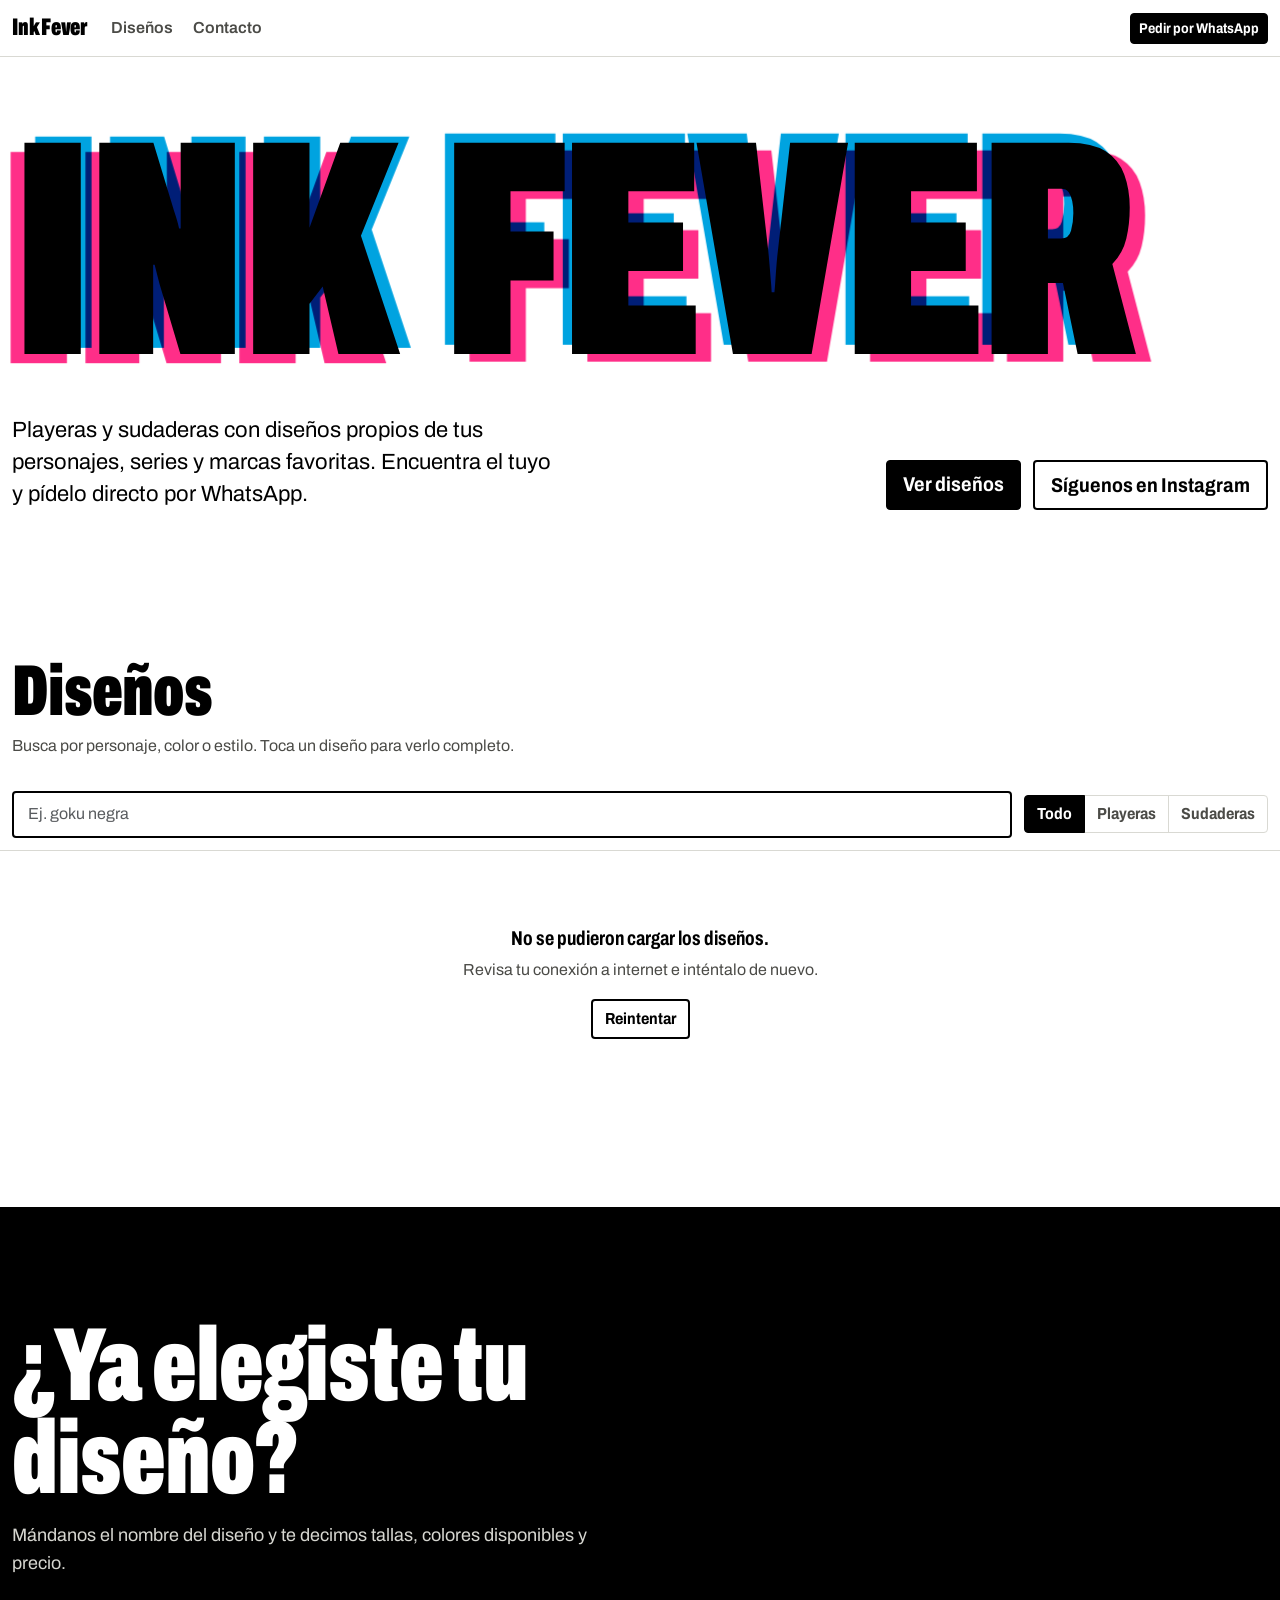
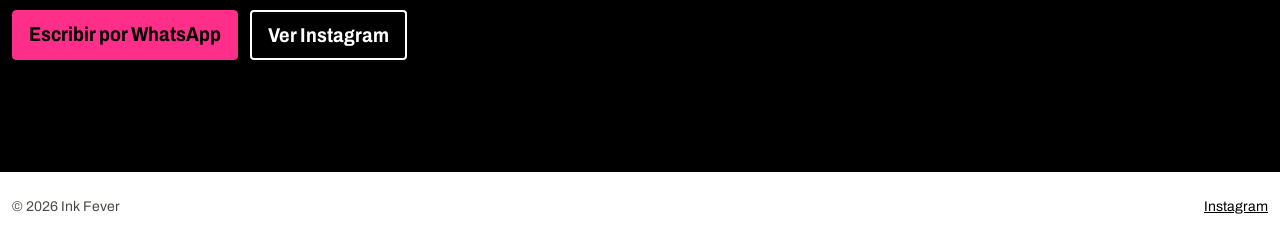
==== frontend/index.html @ 4f49d67f "first commit" ====
<!doctype html>
<html lang="es-MX">
<head>
  <meta charset="utf-8">
  <meta name="viewport" content="width=device-width, initial-scale=1">
  <title>Ink Fever | Playeras y sudaderas con diseños propios</title>
  <meta name="description" content="Playeras y sudaderas con diseños de Ink Fever. Busca tu diseño favorito y pídelo por WhatsApp.">
  <meta name="theme-color" content="#000000">

  <meta property="og:type" content="website">
  <meta property="og:title" content="Ink Fever">
  <meta property="og:description" content="Playeras y sudaderas con diseños propios. Elige el tuyo y pídelo por WhatsApp.">

  <link rel="icon" href="img/favicon.svg" type="image/svg+xml">
  <link rel="preconnect" href="https://fonts.googleapis.com">
  <link rel="preconnect" href="https://fonts.gstatic.com" crossorigin>
  <link rel="stylesheet" href="https://fonts.googleapis.com/css2?family=Archivo:wdth,wght@62..125,400..900&display=swap">
  <link rel="stylesheet" href="https://cdn.jsdelivr.net/npm/bootstrap@5.3.3/dist/css/bootstrap.min.css"
        integrity="sha384-QWTKZyjpPEjISv5WaRU9OFeRpok6YctnYmDr5pNlyT2bRjXh0JMhjY6hW+ALEwIH" crossorigin="anonymous">
  <link rel="stylesheet" href="css/base.css">
  <link rel="stylesheet" href="css/landing.css">
</head>
<body>
  <a class="visually-hidden-focusable saltar" href="#disenos">Ir a los diseños</a>

  <header class="barra">
    <div class="container-xxl barra-interior">
      <a class="barra-marca" href="#inicio">Ink Fever</a>
      <nav class="barra-nav" aria-label="Principal">
        <a href="#disenos">Diseños</a>
        <a href="#contacto">Contacto</a>
      </nav>
      <a class="btn btn-tinta btn-sm js-whatsapp" href="#" target="_blank" rel="noopener">Pedir por WhatsApp</a>
    </div>
  </header>

  <main id="inicio">
    <!-- Hero: el nombre impreso como serigrafía con el registro movido -->
    <section class="hero">
      <div class="container-xxl">
        <h1 class="marca" aria-label="Ink Fever">
          <span class="marca-linea" data-texto="INK" aria-hidden="true">INK</span>
          <span class="marca-linea" data-texto="FEVER" aria-hidden="true">FEVER</span>
        </h1>
        <div class="hero-pie">
          <p class="hero-texto">
            Playeras y sudaderas con diseños propios de tus personajes, series y marcas favoritas.
            Encuentra el tuyo y pídelo directo por WhatsApp.
          </p>
          <div class="hero-acciones">
            <a class="btn btn-tinta btn-lg" href="#disenos">Ver diseños</a>
            <a class="btn btn-contorno btn-lg js-instagram" href="#" target="_blank" rel="noopener">Síguenos en Instagram</a>
          </div>
        </div>
      </div>
    </section>

    <!-- Carrusel de categorías: cinta continua. Cada nombre filtra la galería. -->
    <section class="cinta" aria-label="Categorías">
      <div class="cinta-pista" id="cinta"></div>
    </section>

    <!-- Galería -->
    <section class="galeria" id="disenos" aria-labelledby="titulo-disenos">
      <div class="container-xxl">
        <div class="galeria-encabezado">
          <h2 id="titulo-disenos">Diseños</h2>
          <p class="galeria-ayuda">Busca por personaje, color o estilo. Toca un diseño para verlo completo.</p>
        </div>

        <div class="filtros">
          <div class="filtros-busqueda">
            <label class="visually-hidden" for="buscar">Buscar diseños</label>
            <input class="form-control" type="search" id="buscar" placeholder="Ej. goku negra" autocomplete="off" maxlength="100">
          </div>
          <div class="btn-group filtros-tipo" role="group" aria-label="Tipo de prenda">
            <input type="radio" class="btn-check" name="tipo" id="tipo-todo" value="" checked>
            <label class="btn btn-filtro" for="tipo-todo">Todo</label>
            <input type="radio" class="btn-check" name="tipo" id="tipo-playera" value="playera">
            <label class="btn btn-filtro" for="tipo-playera">Playeras</label>
            <input type="radio" class="btn-check" name="tipo" id="tipo-sudadera" value="sudadera">
            <label class="btn btn-filtro" for="tipo-sudadera">Sudaderas</label>
          </div>
          <div id="filtro-categoria" class="filtros-categoria"></div>
        </div>

        <div id="estado" class="galeria-estado" role="status" aria-live="polite"></div>
        <ul id="rejilla" class="rejilla" aria-label="Lista de diseños"></ul>

        <div class="galeria-mas">
          <button id="cargar-mas" class="btn btn-contorno" type="button" hidden>Ver más diseños</button>
        </div>
      </div>
    </section>

    <!-- Contacto -->
    <section class="contacto" id="contacto" aria-labelledby="titulo-contacto">
      <div class="container-xxl contacto-interior">
        <h2 id="titulo-contacto">¿Ya elegiste tu diseño?</h2>
        <p>Mándanos el nombre del diseño y te decimos tallas, colores disponibles y precio.</p>
        <div class="contacto-acciones">
          <a class="btn btn-fiebre btn-lg js-whatsapp" href="#" target="_blank" rel="noopener">Escribir por WhatsApp</a>
          <a class="btn btn-contorno-claro btn-lg js-instagram" href="#" target="_blank" rel="noopener">Ver Instagram</a>
        </div>
      </div>
    </section>
  </main>

  <footer class="pie">
    <div class="container-xxl pie-interior">
      <span>© <span id="anio"></span> Ink Fever</span>
      <a class="js-instagram" href="#" target="_blank" rel="noopener">Instagram</a>
    </div>
  </footer>

  <!-- Detalle de una prenda -->
  <div class="modal fade" id="modal-prenda" tabindex="-1" aria-labelledby="modal-titulo" aria-hidden="true">
    <div class="modal-dialog modal-dialog-centered modal-lg modal-fullscreen-sm-down">
      <div class="modal-content detalle">
        <button type="button" class="btn-close detalle-cerrar" data-bs-dismiss="modal" aria-label="Cerrar"></button>
        <div class="detalle-rejilla">
          <div class="detalle-galeria">
            <img id="detalle-imagen" class="detalle-imagen" alt="">
            <div id="detalle-miniaturas" class="detalle-miniaturas"></div>
          </div>
          <div class="detalle-info">
            <p id="detalle-tipo" class="detalle-tipo"></p>
            <h2 id="modal-titulo" class="detalle-titulo"></h2>
            <p id="detalle-descripcion" class="detalle-descripcion"></p>
            <div id="detalle-etiquetas" class="etiquetas"></div>
            <div class="detalle-acciones">
              <a id="detalle-whatsapp" class="btn btn-tinta btn-lg" target="_blank" rel="noopener">Pedir este diseño</a>
              <a class="btn btn-contorno js-instagram" href="#" target="_blank" rel="noopener">Ver más en Instagram</a>
            </div>
          </div>
        </div>
      </div>
    </div>
  </div>

  <script src="https://cdn.jsdelivr.net/npm/bootstrap@5.3.3/dist/js/bootstrap.bundle.min.js"
          integrity="sha384-YvpcrYf0tY3lHB60NNkmXc5s9fDVZLESaAA55NDzOxhy9GkcIdslK1eN7N6jIeHz" crossorigin="anonymous"></script>
  <script type="module" src="js/landing.js"></script>
</body>
</html>
---- frontend/css/base.css ----
/* ==========================================================
   Ink Fever · Base compartida (landing y panel)
   Concepto: serigrafía. Algodón blanco, tinta negra,
   magenta y cian de proceso, malla gris.
   ========================================================== */
:root {
  --algodon: #ffffff;
  --papel: #f1f1ee;        /* fondo de fotos y superficies */
  --malla: #d9d9d3;        /* bordes */
  --tinta: #000000;
  --tinta-suave: #4b4b47;  /* texto secundario (contraste AA sobre blanco) */
  --fiebre: #ff2e88;       /* magenta fluorescente */
  --fiebre-oscuro: #c8005f;
  --cian: #00a3e0;

  --fuente: "Archivo", "Arial Narrow", "Helvetica Neue", Arial, sans-serif;
  --radio: 4px;

  --bs-body-font-family: var(--fuente);
  --bs-body-color: var(--tinta);
  --bs-body-bg: var(--algodon);
  --bs-border-color: var(--malla);
  --bs-border-radius: var(--radio);
  --bs-link-color-rgb: 0, 0, 0;
  --bs-link-hover-color-rgb: 200, 0, 95;
  --bs-focus-ring-color: rgba(0, 163, 224, 0.45);
}

body {
  font-size: 1rem;
  line-height: 1.55;
  -webkit-font-smoothing: antialiased;
}

h1, h2, h3 {
  font-stretch: 75%;
  font-weight: 800;
  line-height: 1.05;
  letter-spacing: -0.01em;
}

::selection { background: var(--fiebre); color: var(--algodon); }

:focus-visible {
  outline: 3px solid var(--cian);
  outline-offset: 2px;
}

.saltar {
  position: absolute;
  top: 0.5rem;
  left: 0.5rem;
  z-index: 2000;
  padding: 0.5rem 1rem;
  background: var(--tinta);
  color: var(--algodon);
}

/* ---------- Botones ---------- */
.btn {
  --bs-btn-font-weight: 700;
  --bs-btn-border-radius: var(--radio);
  font-stretch: 87.5%;
}

.btn-tinta {
  --bs-btn-color: var(--algodon);
  --bs-btn-bg: var(--tinta);
  --bs-btn-border-color: var(--tinta);
  --bs-btn-hover-color: var(--algodon);
  --bs-btn-hover-bg: var(--fiebre-oscuro);
  --bs-btn-hover-border-color: var(--fiebre-oscuro);
  --bs-btn-active-bg: var(--fiebre-oscuro);
  --bs-btn-active-border-color: var(--fiebre-oscuro);
  --bs-btn-active-color: var(--algodon);
  --bs-btn-disabled-bg: var(--tinta-suave);
  --bs-btn-disabled-border-color: var(--tinta-suave);
}

.btn-fiebre {
  --bs-btn-color: var(--tinta);
  --bs-btn-bg: var(--fiebre);
  --bs-btn-border-color: var(--fiebre);
  --bs-btn-hover-color: var(--tinta);
  --bs-btn-hover-bg: var(--algodon);
  --bs-btn-hover-border-color: var(--algodon);
  --bs-btn-active-bg: var(--algodon);
  --bs-btn-active-color: var(--tinta);
}

.btn-contorno {
  --bs-btn-color: var(--tinta);
  --bs-btn-border-color: var(--tinta);
  --bs-btn-hover-color: var(--algodon);
  --bs-btn-hover-bg: var(--tinta);
  --bs-btn-hover-border-color: var(--tinta);
  --bs-btn-active-bg: var(--tinta);
  --bs-btn-active-color: var(--algodon);
  border-width: 2px;
}

.btn-contorno-claro {
  --bs-btn-color: var(--algodon);
  --bs-btn-border-color: var(--algodon);
  --bs-btn-hover-color: var(--tinta);
  --bs-btn-hover-bg: var(--algodon);
  --bs-btn-hover-border-color: var(--algodon);
  --bs-btn-active-bg: var(--algodon);
  --bs-btn-active-color: var(--tinta);
  border-width: 2px;
}

/* ---------- Etiquetas (chips) ---------- */
.etiquetas {
  display: flex;
  flex-wrap: wrap;
  gap: 0.375rem;
}

.etiqueta {
  display: inline-flex;
  align-items: center;
  gap: 0.25rem;
  padding: 0.125rem 0.625rem;
  border: 1px solid var(--malla);
  border-radius: 999px;
  background: var(--algodon);
  color: var(--tinta-suave);
  font-size: 0.8125rem;
  line-height: 1.6;
}

button.etiqueta { cursor: pointer; }
button.etiqueta:hover { border-color: var(--tinta); color: var(--tinta); }

.form-control:focus,
.form-select:focus,
.form-check-input:focus {
  border-color: var(--cian);
  box-shadow: 0 0 0 0.2rem var(--bs-focus-ring-color);
}

.form-check-input:checked {
  background-color: var(--tinta);
  border-color: var(--tinta);
}

@media (prefers-reduced-motion: reduce) {
  *, *::before, *::after {
    animation-duration: 0.01ms !important;
    animation-iteration-count: 1 !important;
    transition-duration: 0.01ms !important;
    scroll-behavior: auto !important;
  }
}
---- frontend/css/landing.css ----
/* ==========================================================
   Ink Fever · Landing
   ========================================================== */
:root { --alto-barra: 3.5rem; }

html { scroll-behavior: smooth; scroll-padding-top: calc(var(--alto-barra) + 5rem); }

/* ---------- Barra superior ---------- */
.barra {
  position: sticky;
  top: 0;
  z-index: 1030;
  background: var(--algodon);
  border-bottom: 1px solid var(--malla);
}

.barra-interior {
  display: flex;
  align-items: center;
  gap: 1.5rem;
  min-height: var(--alto-barra);
}

.barra-marca {
  font-size: 1.5rem;
  font-weight: 900;
  font-stretch: 62.5%;
  color: var(--tinta);
  text-decoration: none;
  letter-spacing: -0.01em;
}

.barra-nav {
  display: flex;
  gap: 1.25rem;
  margin-right: auto;
}

.barra-nav a {
  color: var(--tinta-suave);
  text-decoration: none;
  font-weight: 600;
}

.barra-nav a:hover { color: var(--tinta); }

@media (max-width: 575.98px) {
  .barra-nav { display: none; }
  .barra-marca { margin-right: auto; }
}

/* ---------- Hero: impresión con el registro movido ---------- */
.hero { padding: clamp(2rem, 6vw, 4.5rem) 0 clamp(2.5rem, 6vw, 4rem); overflow: hidden; }

.marca {
  margin: 0 0 clamp(1.5rem, 4vw, 2.5rem);
  font-size: clamp(6rem, 40vw, 18rem);
  font-weight: 900;
  font-stretch: 62.5%;
  line-height: 0.8;
  letter-spacing: -0.02em;
}

.marca-linea {
  position: relative;
  display: block;
  width: fit-content;
  isolation: isolate;
}

/* Dos capas de tinta debajo del negro, cada una desfasada como si la malla se hubiera movido */
.marca-linea::before,
.marca-linea::after {
  content: attr(data-texto);
  position: absolute;
  inset: 0;
  z-index: -1;
  mix-blend-mode: multiply;
  animation: registro 1.1s cubic-bezier(0.2, 0.7, 0.2, 1) 0.15s both;
}

.marca-linea::before {
  color: var(--fiebre);
  --desfase: translate(-0.045em, 0.03em);
  transform: var(--desfase);
}

.marca-linea::after {
  color: var(--cian);
  --desfase: translate(0.035em, -0.02em);
  transform: var(--desfase);
  animation-delay: 0.3s;
}

.marca-linea + .marca-linea::before { --desfase: translate(0.05em, 0.025em); }
.marca-linea + .marca-linea::after  { --desfase: translate(-0.03em, -0.03em); }

/* En pantallas grandes el nombre va en una sola línea, a todo lo ancho */
@media (min-width: 992px) {
  .marca {
    display: flex;
    column-gap: 0.16em;
    font-size: min(24vw, 22.5rem);
  }
}

@keyframes registro {
  from { opacity: 0; transform: translate(0, -0.35em); }
  to   { opacity: 1; transform: var(--desfase); }
}

.hero-pie {
  display: flex;
  flex-wrap: wrap;
  align-items: flex-end;
  justify-content: space-between;
  gap: 1.5rem 3rem;
}

.hero-texto {
  max-width: 34rem;
  margin: 0;
  font-size: clamp(1.125rem, 2vw, 1.375rem);
  line-height: 1.45;
}

.hero-acciones { display: flex; flex-wrap: wrap; gap: 0.75rem; }

/* ---------- Cinta de categorías ---------- */
.cinta {
  overflow: hidden;
  background: var(--tinta);
  color: var(--algodon);
}

.cinta-pista {
  display: flex;
  width: max-content;
  animation: cinta 45s linear infinite;
}

.cinta:hover .cinta-pista,
.cinta:focus-within .cinta-pista { animation-play-state: paused; }

@keyframes cinta {
  to { transform: translateX(-50%); }
}

.cinta-grupo { display: flex; align-items: center; }

.cinta-item {
  padding: 0.75rem 1.25rem;
  border: 0;
  background: none;
  color: inherit;
  font-size: clamp(1.75rem, 5vw, 3rem);
  font-weight: 900;
  font-stretch: 62.5%;
  line-height: 1;
  white-space: nowrap;
}

.cinta-item:hover,
.cinta-item[aria-pressed="true"] { color: var(--fiebre); }

.cinta-item:focus-visible { outline-color: var(--fiebre); outline-offset: -4px; }

/* Marca de registro de serigrafía entre categorías */
.registro {
  flex: none;
  width: 1.5rem;
  height: 1.5rem;
  color: var(--fiebre);
}

@media (prefers-reduced-motion: reduce) {
  .cinta { overflow-x: auto; }
  .cinta-pista { animation: none; }
}

/* ---------- Galería ---------- */
.galeria { padding: clamp(3rem, 7vw, 5rem) 0; }

.galeria-encabezado { margin-bottom: 1.25rem; }

.galeria-encabezado h2 {
  margin: 0 0 0.25rem;
  font-size: clamp(2.5rem, 7vw, 4.5rem);
  font-weight: 900;
  font-stretch: 62.5%;
}

.galeria-ayuda { margin: 0; color: var(--tinta-suave); }

.filtros {
  position: sticky;
  top: var(--alto-barra);
  z-index: 1020;
  display: flex;
  flex-wrap: wrap;
  align-items: center;
  gap: 0.75rem;
  margin: 0 -0.75rem 1.5rem;
  padding: 0.75rem;
  background: var(--algodon);
  border-bottom: 1px solid var(--malla);
}

.filtros-busqueda { flex: 1 1 16rem; }

.filtros-busqueda .form-control {
  border: 2px solid var(--tinta);
  padding: 0.6rem 0.9rem;
  font-size: 1rem;
}

.btn-filtro {
  --bs-btn-color: var(--tinta-suave);
  --bs-btn-border-color: var(--malla);
  --bs-btn-hover-color: var(--tinta);
  --bs-btn-hover-border-color: var(--tinta);
  --bs-btn-active-color: var(--algodon);
  --bs-btn-active-bg: var(--tinta);
  --bs-btn-active-border-color: var(--tinta);
  font-weight: 700;
}

.filtros-categoria:empty { display: none; }

.filtro-activo {
  display: inline-flex;
  align-items: center;
  gap: 0.5rem;
  padding: 0.35rem 0.5rem 0.35rem 0.85rem;
  border: 2px solid var(--fiebre);
  border-radius: 999px;
  background: var(--algodon);
  font-weight: 700;
}

.filtro-activo span[aria-hidden] {
  display: inline-grid;
  place-items: center;
  width: 1.25rem;
  height: 1.25rem;
  border-radius: 50%;
  background: var(--fiebre);
  color: var(--algodon);
  font-size: 0.875rem;
  line-height: 1;
}

.galeria-estado:empty { display: none; }

.galeria-estado {
  padding: 3rem 1rem;
  text-align: center;
  color: var(--tinta-suave);
}

.galeria-estado strong {
  display: block;
  margin-bottom: 0.25rem;
  color: var(--tinta);
  font-size: 1.25rem;
  font-stretch: 75%;
}

.rejilla {
  display: grid;
  grid-template-columns: repeat(2, minmax(0, 1fr));
  gap: 2rem 0.75rem;
  margin: 0;
  padding: 0;
  list-style: none;
}

@media (min-width: 768px)  { .rejilla { grid-template-columns: repeat(3, minmax(0, 1fr)); gap: 2.5rem 1.25rem; } }
@media (min-width: 1200px) { .rejilla { grid-template-columns: repeat(4, minmax(0, 1fr)); } }

.prenda { display: flex; flex-direction: column; height: 100%; }

.prenda-abrir {
  display: block;
  width: 100%;
  padding: 0;
  border: 0;
  background: none;
  color: inherit;
  text-align: left;
}

.prenda-foto {
  display: block;
  aspect-ratio: 4 / 5;
  overflow: hidden;
  background: var(--papel);
}

.prenda-foto img {
  width: 100%;
  height: 100%;
  object-fit: cover;
}

.prenda-abrir:hover .prenda-nombre { text-decoration: underline; text-underline-offset: 3px; }

.prenda-nombre {
  display: block;
  margin-top: 0.75rem;
  font-size: 1.0625rem;
  font-weight: 700;
  font-stretch: 87.5%;
  line-height: 1.25;
}

.prenda-meta {
  display: block;
  margin-top: 0.125rem;
  color: var(--tinta-suave);
  font-size: 0.875rem;
}

.prenda-pedir { margin-top: auto; padding-top: 0.75rem; }

/* Esqueleto mientras cargan los diseños */
.prenda-cargando .prenda-foto,
.prenda-cargando .linea {
  background: linear-gradient(90deg, var(--papel) 0%, #e7e7e3 50%, var(--papel) 100%);
  background-size: 200% 100%;
  animation: brillo 1.4s linear infinite;
}

.prenda-cargando .linea { display: block; height: 0.9rem; margin-top: 0.75rem; width: 70%; }
.prenda-cargando .linea + .linea { width: 45%; margin-top: 0.5rem; }

@keyframes brillo { to { background-position: -200% 0; } }

.galeria-mas { margin-top: 2.5rem; text-align: center; }

/* ---------- Detalle (modal) ---------- */
.detalle { border: 0; border-radius: var(--radio); overflow: hidden; }

.detalle-cerrar {
  position: absolute;
  top: 0.75rem;
  right: 0.75rem;
  z-index: 2;
  padding: 0.6rem;
  border-radius: 50%;
  background-color: var(--algodon);
  opacity: 1;
}

.detalle-rejilla { display: grid; }

@media (min-width: 992px) {
  .detalle-rejilla { grid-template-columns: 1.1fr 1fr; }
}

.detalle-galeria { background: var(--papel); }

.detalle-imagen {
  display: block;
  width: 100%;
  aspect-ratio: 4 / 5;
  object-fit: contain;
}

.detalle-miniaturas { display: flex; gap: 0.5rem; padding: 0 0.75rem 0.75rem; }
.detalle-miniaturas:empty { display: none; }

.detalle-miniaturas button {
  width: 3.5rem;
  padding: 0;
  border: 2px solid transparent;
  background: var(--algodon);
}

.detalle-miniaturas button[aria-current="true"] { border-color: var(--tinta); }
.detalle-miniaturas img { display: block; width: 100%; aspect-ratio: 4 / 5; object-fit: cover; }

.detalle-info {
  display: flex;
  flex-direction: column;
  gap: 1rem;
  padding: clamp(1.5rem, 4vw, 2.5rem);
}

.detalle-tipo { margin: 0; color: var(--tinta-suave); font-weight: 600; }

.detalle-titulo {
  margin: -0.5rem 0 0;
  font-size: clamp(2rem, 5vw, 3rem);
  font-weight: 900;
  font-stretch: 62.5%;
}

.detalle-descripcion { margin: 0; max-width: 40ch; }
.detalle-descripcion:empty { display: none; }

.detalle-acciones {
  display: flex;
  flex-direction: column;
  gap: 0.5rem;
  margin-top: auto;
  padding-top: 0.5rem;
}

/* ---------- Contacto ---------- */
.contacto {
  padding: clamp(4rem, 10vw, 7rem) 0;
  background: var(--tinta);
  color: var(--algodon);
}

.contacto h2 {
  max-width: 12ch;
  margin: 0 0 1rem;
  font-size: clamp(3rem, 10vw, 6.5rem);
  font-weight: 900;
  font-stretch: 62.5%;
  line-height: 0.9;
}

.contacto p { max-width: 36rem; margin: 0 0 2rem; font-size: 1.125rem; color: #d6d6d0; }

.contacto-acciones { display: flex; flex-wrap: wrap; gap: 0.75rem; }

/* ---------- Pie ---------- */
.pie { padding: 1.5rem 0; font-size: 0.875rem; color: var(--tinta-suave); }

.pie-interior { display: flex; justify-content: space-between; gap: 1rem; }

.pie a { color: var(--tinta); }
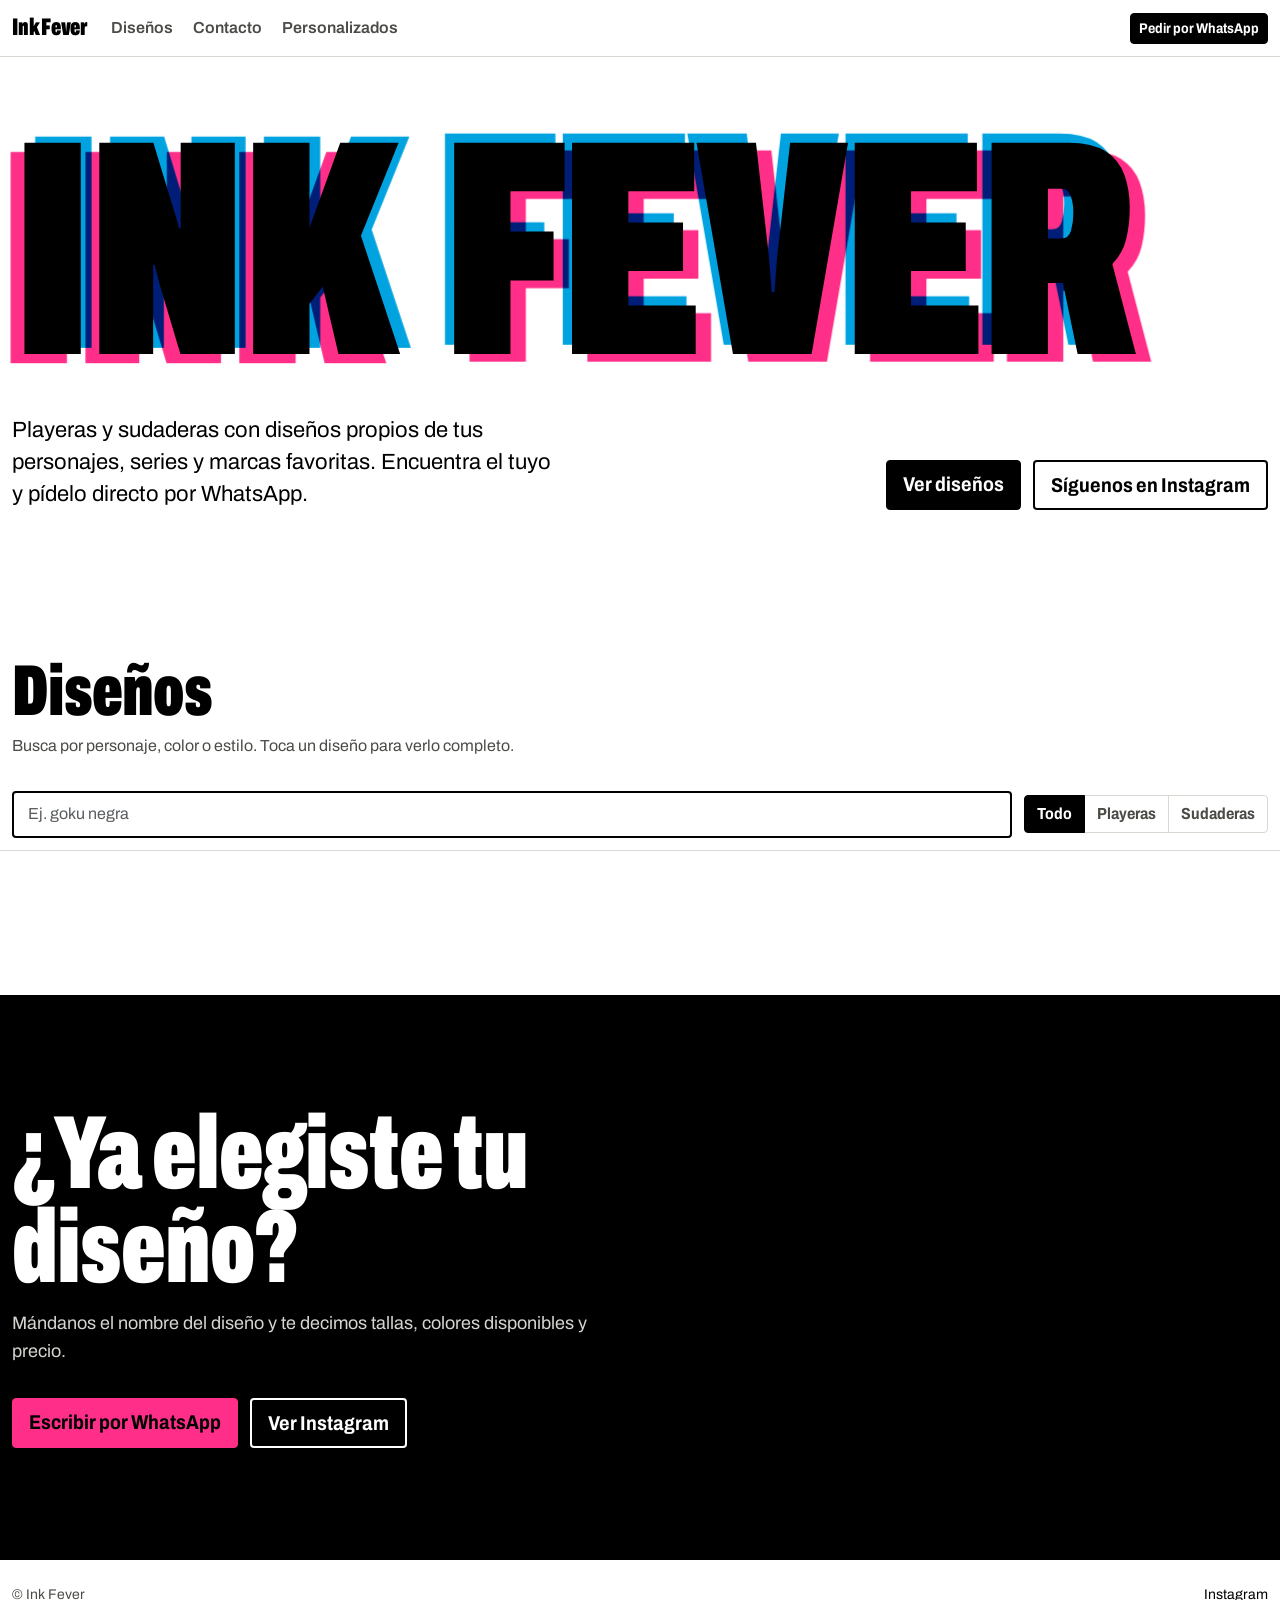
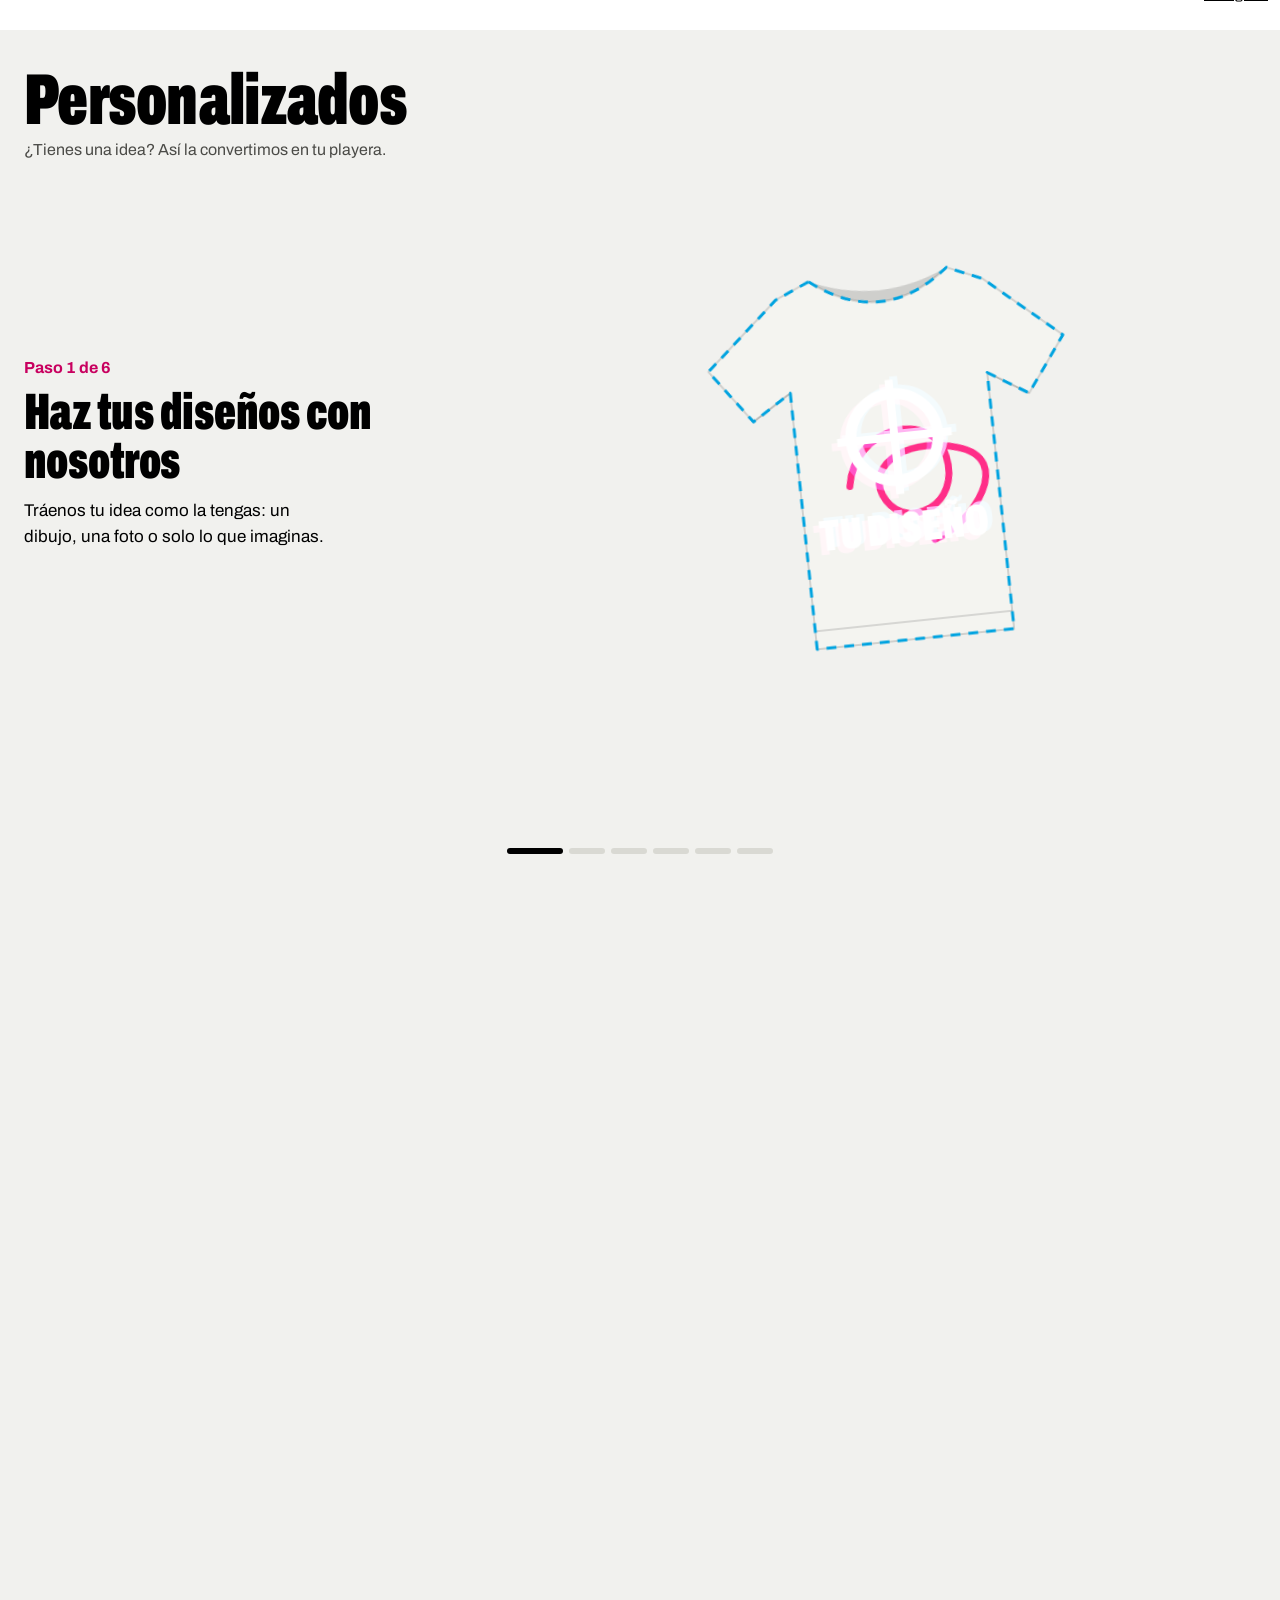
==== commit 210aa4eb: "diseños personalizados agregados" ====
--- a/frontend/index.html
+++ b/frontend/index.html
@@ -11,7 +11,7 @@
   <meta property="og:title" content="Ink Fever">
   <meta property="og:description" content="Playeras y sudaderas con diseños propios. Elige el tuyo y pídelo por WhatsApp.">
 
-  <link rel="icon" href="img/favicon.svg" type="image/svg+xml">
+  <link rel="icon" href="img/icon2.png" type="image/png">
   <link rel="preconnect" href="https://fonts.googleapis.com">
   <link rel="preconnect" href="https://fonts.gstatic.com" crossorigin>
   <link rel="stylesheet" href="https://fonts.googleapis.com/css2?family=Archivo:wdth,wght@62..125,400..900&display=swap">
@@ -19,7 +19,8 @@
         integrity="sha384-QWTKZyjpPEjISv5WaRU9OFeRpok6YctnYmDr5pNlyT2bRjXh0JMhjY6hW+ALEwIH" crossorigin="anonymous">
   <link rel="stylesheet" href="css/base.css">
   <link rel="stylesheet" href="css/landing.css">
-</head>
+  <link rel="stylesheet" href="css/personalizados.css">
+  <script type="module" src="js/personalizados.js"></script></head>
 <body>
   <a class="visually-hidden-focusable saltar" href="#disenos">Ir a los diseños</a>
 
@@ -29,6 +30,7 @@
       <nav class="barra-nav" aria-label="Principal">
         <a href="#disenos">Diseños</a>
         <a href="#contacto">Contacto</a>
+        <a href="#personalizados">Personalizados</a>
       </nav>
       <a class="btn btn-tinta btn-sm js-whatsapp" href="#" target="_blank" rel="noopener">Pedir por WhatsApp</a>
     </div>
@@ -138,8 +140,145 @@
     </div>
   </div>
 
+  <!-- ================= Personalizados =================
+         Sección con scroll: la escena se queda fija y la playera recorre los 6 pasos. -->
+    <section class="perso" id="personalizados" aria-labelledby="titulo-perso">
+      <div class="perso-escena" data-paso="1" data-lado="derecha">
+
+        <header class="perso-encabezado">
+          <h2 id="titulo-perso">Personalizados</h2>
+          <p>¿Tienes una idea? Así la convertimos en tu playera.</p>
+        </header>
+
+        <!-- Lo visual: decorativo, el contenido real está en la lista de pasos -->
+        <div class="perso-objeto" aria-hidden="true">
+          <div class="perso-giro">
+            <div class="perso-encoger">
+              <svg class="perso-playera" viewBox="0 0 400 440">
+                <defs>
+                  <symbol id="perso-arte" viewBox="0 0 400 440">
+                    <circle cx="200" cy="205" r="44" fill="none" stroke="currentColor" stroke-width="11"/>
+                    <path d="M200 147v116M142 205h116" stroke="currentColor" stroke-width="8"/>
+                    <text x="200" y="312" text-anchor="middle" fill="currentColor" class="perso-arte-texto">TU DISEÑO</text>
+                  </symbol>
+                </defs>
+
+                <!-- Prenda -->
+                <path class="perso-cuerpo"
+                      d="M130 40 L95 55 L20 120 L60 175 L100 150 L100 410 L300 410 L300 150 L340 175 L380 120 L305 55 L270 40 Q200 95 130 40 Z"/>
+                <path class="perso-cuello" d="M130 40 Q200 95 270 40 Q200 72 130 40 Z"/>
+                <path class="perso-costura" d="M100 392 H300 M60 175 L100 150 M340 175 L300 150"/>
+
+                <!-- Paso 1: boceto -->
+                <g class="perso-boceto">
+                  <path class="perso-boceto-contorno"
+                        d="M130 40 L95 55 L20 120 L60 175 L100 150 L100 410 L300 410 L300 150 L340 175 L380 120 L305 55 L270 40 Q200 95 130 40 Z"/>
+                  <path class="perso-boceto-trazo" pathLength="1"
+                        d="M150 250 C160 190 240 180 250 230 S205 300 185 268 S205 205 262 222 S270 300 230 312"/>
+                </g>
+
+                <!-- Paso 3: el diseño impreso en tres tintas -->
+                <g class="perso-diseno">
+                  <use class="perso-tinta perso-tinta-m" href="#perso-arte"/>
+                  <use class="perso-tinta perso-tinta-c" href="#perso-arte"/>
+                  <use class="perso-tinta perso-tinta-b" href="#perso-arte"/>
+                </g>
+              </svg>
+            </div>
+          </div>
+
+          <!-- Paso 2: muestras de color (las controla el scroll) -->
+          <div class="perso-chips">
+            <span class="perso-chip" data-color="#f4f4f0" style="--chip:#f4f4f0"></span>
+            <span class="perso-chip" data-color="#d9cfbb" style="--chip:#d9cfbb"></span>
+            <span class="perso-chip" data-color="#1f3a5f" style="--chip:#1f3a5f"></span>
+            <span class="perso-chip" data-color="#111111" style="--chip:#111111"></span>
+          </div>
+
+          <!-- Paso 4: etiqueta de cotización -->
+          <div class="perso-cotizacion">
+            <span class="perso-hilo"></span>
+            <p class="perso-cotizacion-titulo">Tu cotización</p>
+            <ul>
+              <li>Diseño personalizado <b>✓</b></li>
+              <li>Color y tallas <b>✓</b></li>
+              <li>Impresión <b>✓</b></li>
+            </ul>
+            <p class="perso-cotizacion-total">Precio por WhatsApp</p>
+          </div>
+
+          <!-- Paso 5: caja de entrega -->
+          <div class="perso-caja">
+            <svg viewBox="0 0 300 190">
+              <polygon class="perso-solapa perso-solapa-izq" points="20,40 150,40 150,0 40,0"/>
+              <polygon class="perso-solapa perso-solapa-der" points="150,40 280,40 260,0 150,0"/>
+              <rect class="perso-caja-frente" x="20" y="40" width="260" height="145" rx="4"/>
+              <text class="perso-caja-texto" x="150" y="125" text-anchor="middle">INK FEVER</text>
+            </svg>
+          </div>
+
+          <!-- Paso 6: marcas de registro alrededor -->
+          <div class="perso-destellos">
+            <svg viewBox="0 0 24 24" style="--dx:-0.62;--dy:-0.42;--r:-20deg"><circle cx="12" cy="12" r="6.5"/><path d="M12 1v22M1 12h22"/></svg>
+            <svg viewBox="0 0 24 24" style="--dx:0.64;--dy:-0.30;--r:25deg"><circle cx="12" cy="12" r="6.5"/><path d="M12 1v22M1 12h22"/></svg>
+            <svg viewBox="0 0 24 24" style="--dx:-0.70;--dy:0.12;--r:10deg"><circle cx="12" cy="12" r="6.5"/><path d="M12 1v22M1 12h22"/></svg>
+            <svg viewBox="0 0 24 24" style="--dx:0.70;--dy:0.22;--r:-15deg"><circle cx="12" cy="12" r="6.5"/><path d="M12 1v22M1 12h22"/></svg>
+            <svg viewBox="0 0 24 24" style="--dx:-0.18;--dy:-0.62;--r:35deg"><circle cx="12" cy="12" r="6.5"/><path d="M12 1v22M1 12h22"/></svg>
+            <svg viewBox="0 0 24 24" style="--dx:0.30;--dy:0.58;--r:-30deg"><circle cx="12" cy="12" r="6.5"/><path d="M12 1v22M1 12h22"/></svg>
+          </div>
+        </div>
+
+        <!-- Los pasos (texto) -->
+        <ol class="perso-pasos">
+          <li class="perso-paso">
+            <p class="perso-paso-numero">Paso 1 de 6</p>
+            <h3>Haz tus diseños con nosotros</h3>
+            <p>Tráenos tu idea como la tengas: un dibujo, una foto o solo lo que imaginas.</p>
+          </li>
+          <li class="perso-paso">
+            <p class="perso-paso-numero">Paso 2 de 6</p>
+            <h3>Elige lo que más te guste</h3>
+            <p>Playera o sudadera, color y tallas. Tú decides la base de tu prenda.</p>
+          </li>
+          <li class="perso-paso">
+            <p class="perso-paso-numero">Paso 3 de 6</p>
+            <h3>Nosotros lo diseñamos</h3>
+            <p>Convertimos tu idea en un diseño listo para imprimir y te lo mostramos antes de producirlo.</p>
+          </li>
+          <li class="perso-paso">
+            <p class="perso-paso-numero">Paso 4 de 6</p>
+            <h3>Nosotros te cotizamos</h3>
+            <p>Te mandamos el precio por WhatsApp según piezas, tintas y tallas. Sin sorpresas.</p>
+          </li>
+          <li class="perso-paso">
+            <p class="perso-paso-numero">Paso 5 de 6</p>
+            <h3>Nosotros te entregamos</h3>
+            <p>Imprimimos tu pedido y te avisamos en cuanto está listo para entregártelo.</p>
+          </li>
+          <li class="perso-paso">
+            <p class="perso-paso-numero">Paso 6 de 6</p>
+            <h3>La mejor atención en Ink Fever</h3>
+            <p>Te acompañamos en cada paso, antes y después de tu pedido.</p>
+            <a class="btn btn-tinta btn-lg js-whatsapp-perso" href="#" target="_blank" rel="noopener">Cotizar mi diseño</a>
+          </li>
+        </ol>
+
+        <!-- Progreso: también sirve para saltar a un paso -->
+        <nav class="perso-progreso" aria-label="Pasos de personalización">
+          <button type="button" aria-label="Ir al paso 1"></button>
+          <button type="button" aria-label="Ir al paso 2"></button>
+          <button type="button" aria-label="Ir al paso 3"></button>
+          <button type="button" aria-label="Ir al paso 4"></button>
+          <button type="button" aria-label="Ir al paso 5"></button>
+          <button type="button" aria-label="Ir al paso 6"></button>
+        </nav>
+      </div>
+    </section>
+
+    
   <script src="https://cdn.jsdelivr.net/npm/bootstrap@5.3.3/dist/js/bootstrap.bundle.min.js"
           integrity="sha384-YvpcrYf0tY3lHB60NNkmXc5s9fDVZLESaAA55NDzOxhy9GkcIdslK1eN7N6jIeHz" crossorigin="anonymous"></script>
   <script type="module" src="js/landing.js"></script>
+  
 </body>
 </html>
--- a/frontend/css/landing.css
+++ b/frontend/css/landing.css
@@ -433,3 +433,5 @@
 .pie-interior { display: flex; justify-content: space-between; gap: 1rem; }
 
 .pie a { color: var(--tinta); }
+
+
--- a/frontend/css/personalizados.css
+++ b/frontend/css/personalizados.css
@@ -0,0 +1,361 @@
+/* ==========================================================
+   Ink Fever · Sección "Personalizados"
+   La sección mide 6 pantallas de alto; la escena se queda fija (sticky)
+   y el JS mueve la playera según el scroll.
+   ========================================================== */
+.perso {
+  --pasos: 6;
+  position: relative;
+  height: calc(var(--pasos) * 100svh);
+  background: var(--papel);
+}
+
+.perso-escena {
+  --tam: min(44vh, 26rem);       /* tamaño de la playera */
+  --color-playera: #f4f4f0;
+  position: sticky;
+  top: var(--alto-barra);
+  height: calc(100svh - var(--alto-barra));
+  overflow: hidden;
+}
+
+/* ---------- Encabezado ---------- */
+.perso-encabezado {
+  position: absolute;
+  top: clamp(1.25rem, 4vh, 2.5rem);
+  left: 0;
+  right: 0;
+  z-index: 3;
+  padding-inline: max(1.5rem, calc((100vw - 1320px) / 2 + 0.75rem));
+}
+
+.perso-encabezado h2 {
+  margin: 0;
+  font-size: clamp(2.5rem, 7vw, 4.5rem);
+  font-weight: 900;
+  font-stretch: 62.5%;
+  line-height: 0.95;
+}
+
+.perso-encabezado p { margin: 0.25rem 0 0; color: var(--tinta-suave); }
+
+/* ---------- La playera y sus accesorios ---------- */
+.perso-objeto {
+  position: absolute;
+  top: 50%;
+  left: 50%;
+  width: var(--tam);
+  aspect-ratio: 400 / 440;
+  margin: calc(var(--tam) * -0.55) 0 0 calc(var(--tam) * -0.5);
+  transform: translate3d(var(--x, 0px), 0, 0);
+  will-change: transform;
+}
+
+.perso-giro {
+  width: 100%;
+  height: 100%;
+  transform: perspective(1100px) rotateY(var(--ry, 0deg)) rotateZ(var(--rz, 0deg));
+  will-change: transform;
+}
+
+.perso-encoger {
+  width: 100%;
+  height: 100%;
+  transition: transform 0.7s cubic-bezier(0.5, 0, 0.2, 1);
+}
+
+.perso-playera { display: block; width: 100%; height: 100%; overflow: visible; }
+
+.perso-cuerpo {
+  fill: var(--color-playera);
+  stroke: rgba(0, 0, 0, 0.14);
+  stroke-width: 2;
+  stroke-linejoin: round;
+  transition: fill 0.35s ease;
+}
+
+.perso-cuello { fill: rgba(0, 0, 0, 0.14); }
+.perso-costura { fill: none; stroke: rgba(0, 0, 0, 0.12); stroke-width: 2; }
+
+/* Paso 1: boceto */
+.perso-boceto { opacity: 0; transition: opacity 0.3s ease; }
+
+.perso-boceto-contorno {
+  fill: none;
+  stroke: var(--cian);
+  stroke-width: 3;
+  stroke-dasharray: 10 8;
+  stroke-linejoin: round;
+}
+
+.perso-boceto-trazo {
+  fill: none;
+  stroke: var(--fiebre);
+  stroke-width: 7;
+  stroke-linecap: round;
+  stroke-dasharray: 1;
+  stroke-dashoffset: 1;
+}
+
+/* Paso 3 en adelante: diseño en tres tintas (como serigrafía) */
+.perso-arte-texto {
+  font-family: var(--fuente);
+  font-size: 44px;
+  font-weight: 900;
+  font-stretch: 62.5%;
+}
+
+.perso-tinta {
+  opacity: 0;
+  transform: translateY(-28px);
+  mix-blend-mode: screen;
+  transition: opacity 0.35s ease, transform 0.45s cubic-bezier(0.2, 0.7, 0.2, 1);
+}
+
+.perso-tinta-m { color: var(--fiebre); }
+.perso-tinta-c { color: var(--cian); transition-delay: 0.15s; }
+.perso-tinta-b { color: #ffffff; transition-delay: 0.3s; }
+
+/* Paso 2: muestras de color */
+.perso-chips {
+  position: absolute;
+  inset: auto 0 -2.75rem;
+  display: flex;
+  justify-content: center;
+  gap: 0.75rem;
+  opacity: 0;
+  transform: translateY(1rem);
+  transition: opacity 0.3s ease, transform 0.3s ease;
+}
+
+.perso-chip {
+  width: 1.75rem;
+  height: 1.75rem;
+  border: 2px solid var(--algodon);
+  border-radius: 50%;
+  background: var(--chip);
+  box-shadow: 0 0 0 1px var(--malla);
+  transition: transform 0.2s ease, box-shadow 0.2s ease;
+}
+
+.perso-chip.activo {
+  transform: scale(1.3);
+  box-shadow: 0 0 0 2px var(--tinta);
+}
+
+/* Paso 4: cotización */
+.perso-cotizacion {
+  position: absolute;
+  right: -28%;
+  bottom: 6%;
+  width: min(14rem, 62%);
+  padding: 1rem 1rem 0.85rem;
+  background: var(--algodon);
+  border: 2px solid var(--tinta);
+  border-radius: var(--radio);
+  font-size: 0.875rem;
+  transform-origin: 50% -1.5rem;
+  opacity: 0;
+  transform: translateY(-1rem) rotate(-14deg);
+  transition: opacity 0.3s ease, transform 0.5s cubic-bezier(0.3, 1.4, 0.5, 1);
+}
+
+.perso-hilo {
+  position: absolute;
+  top: -1.5rem;
+  left: 50%;
+  width: 2px;
+  height: 1.5rem;
+  background: var(--tinta);
+}
+
+.perso-cotizacion-titulo { margin: 0 0 0.5rem; font-weight: 900; font-stretch: 75%; font-size: 1.125rem; }
+
+.perso-cotizacion ul { margin: 0; padding: 0; list-style: none; }
+
+.perso-cotizacion li {
+  display: flex;
+  justify-content: space-between;
+  padding: 0.2rem 0;
+  border-bottom: 1px dashed var(--malla);
+  opacity: 0;
+  transition: opacity 0.25s ease;
+}
+
+.perso-cotizacion li b { color: var(--fiebre-oscuro); }
+
+.perso-cotizacion-total {
+  margin: 0.6rem 0 0;
+  padding: 0.35rem 0.5rem;
+  background: var(--tinta);
+  color: var(--algodon);
+  font-weight: 700;
+  text-align: center;
+  border-radius: var(--radio);
+}
+
+/* Paso 5: caja */
+.perso-caja {
+  position: absolute;
+  left: 4%;
+  right: 4%;
+  bottom: -6%;
+  opacity: 0;
+  transform: translateY(40%);
+  transition: opacity 0.3s ease, transform 0.5s cubic-bezier(0.2, 0.7, 0.2, 1);
+}
+
+.perso-caja svg { display: block; width: 100%; overflow: visible; }
+.perso-caja-frente { fill: #c9a06b; stroke: #8a6a40; stroke-width: 3; }
+.perso-solapa { fill: #b48a55; stroke: #8a6a40; stroke-width: 3; transform-box: fill-box; transition: transform 0.45s ease 0.75s; }
+.perso-solapa-izq { transform-origin: 100% 100%; transform: rotate(-150deg); }
+.perso-solapa-der { transform-origin: 0% 100%; transform: rotate(150deg); }
+.perso-caja-texto { font-family: var(--fuente); font-size: 34px; font-weight: 900; font-stretch: 62.5%; fill: var(--tinta); }
+
+/* Paso 6: marcas de registro */
+.perso-destellos svg {
+  position: absolute;
+  top: 45%;
+  left: 50%;
+  width: 2rem;
+  height: 2rem;
+  margin: -1rem 0 0 -1rem;
+  fill: none;
+  stroke-width: 2.5;
+  opacity: 0;
+  transform: scale(0.2);
+  transition: opacity 0.3s ease, transform 0.6s cubic-bezier(0.2, 1.3, 0.4, 1);
+}
+
+.perso-destellos svg:nth-child(odd) { stroke: var(--fiebre); }
+.perso-destellos svg:nth-child(even) { stroke: var(--cian); }
+.perso-destellos svg:nth-child(2) { transition-delay: 0.05s; }
+.perso-destellos svg:nth-child(3) { transition-delay: 0.1s; }
+.perso-destellos svg:nth-child(4) { transition-delay: 0.15s; }
+.perso-destellos svg:nth-child(5) { transition-delay: 0.2s; }
+.perso-destellos svg:nth-child(6) { transition-delay: 0.25s; }
+
+/* ---------- Estados por paso ---------- */
+.perso-escena[data-paso="1"] .perso-boceto { opacity: 1; }
+.perso-escena[data-paso="1"] .perso-boceto-trazo { animation: perso-dibujar 1.4s ease-out 0.2s forwards; }
+
+.perso-escena[data-paso="2"] .perso-chips { opacity: 1; transform: none; }
+
+.perso-escena:is([data-paso="3"], [data-paso="4"], [data-paso="5"], [data-paso="6"]) .perso-tinta { opacity: 1; }
+.perso-escena:is([data-paso="3"], [data-paso="4"], [data-paso="5"], [data-paso="6"]) .perso-tinta-m { transform: translate(-6px, 4px); }
+.perso-escena:is([data-paso="3"], [data-paso="4"], [data-paso="5"], [data-paso="6"]) .perso-tinta-c { transform: translate(5px, -3px); }
+.perso-escena:is([data-paso="3"], [data-paso="4"], [data-paso="5"], [data-paso="6"]) .perso-tinta-b { transform: none; }
+
+.perso-escena[data-paso="4"] .perso-cotizacion { opacity: 1; transform: rotate(4deg); animation: perso-balanceo 2.6s ease-in-out 0.6s infinite alternate; }
+.perso-escena[data-paso="4"] .perso-cotizacion li { opacity: 1; }
+.perso-escena[data-paso="4"] .perso-cotizacion li:nth-child(1) { transition-delay: 0.35s; }
+.perso-escena[data-paso="4"] .perso-cotizacion li:nth-child(2) { transition-delay: 0.55s; }
+.perso-escena[data-paso="4"] .perso-cotizacion li:nth-child(3) { transition-delay: 0.75s; }
+
+.perso-escena[data-paso="5"] .perso-encoger { transform: translateY(24%) scale(0.5); }
+.perso-escena[data-paso="5"] .perso-caja { opacity: 1; transform: none; }
+.perso-escena[data-paso="5"] .perso-solapa { transform: none; }
+
+.perso-escena[data-paso="6"] .perso-encoger { transform: scale(1.06); }
+.perso-escena[data-paso="6"] .perso-destellos svg {
+  opacity: 1;
+  transform: translate(calc(var(--dx) * var(--tam)), calc(var(--dy) * var(--tam))) rotate(var(--r)) scale(1);
+}
+
+@keyframes perso-dibujar { to { stroke-dashoffset: 0; } }
+@keyframes perso-balanceo { from { transform: rotate(4deg); } to { transform: rotate(-3deg); } }
+
+/* ---------- Texto de los pasos ---------- */
+.perso-pasos {
+  position: absolute;
+  top: 50%;
+  width: min(28rem, 34vw);
+  height: 16rem;
+  margin: -6rem 0 0;
+  padding: 0;
+  list-style: none;
+  transition: left 0s 0.25s, right 0s 0.25s;
+}
+
+.perso-escena[data-lado="derecha"] .perso-pasos { left: max(1.5rem, calc((100vw - 1320px) / 2 + 0.75rem)); right: auto; }
+.perso-escena[data-lado="izquierda"] .perso-pasos { right: max(1.5rem, calc((100vw - 1320px) / 2 + 0.75rem)); left: auto; }
+
+.perso-paso {
+  position: absolute;
+  inset: 0 0 auto;
+  opacity: 0;
+  transform: translateY(1rem);
+  transition: opacity 0.25s ease, transform 0.35s ease;
+  pointer-events: none;
+}
+
+.perso-paso.activo {
+  opacity: 1;
+  transform: none;
+  pointer-events: auto;
+  transition-delay: 0.25s;
+}
+
+.perso-paso-numero { margin: 0 0 0.5rem; color: var(--fiebre-oscuro); font-weight: 700; }
+
+.perso-paso h3 {
+  margin: 0 0 0.75rem;
+  font-size: clamp(2rem, 4vw, 3.25rem);
+  font-weight: 900;
+  font-stretch: 62.5%;
+  line-height: 0.95;
+}
+
+.perso-paso p:not(.perso-paso-numero) { margin: 0 0 1.25rem; max-width: 32ch; font-size: 1.0625rem; }
+
+/* ---------- Barra de progreso ---------- */
+.perso-progreso {
+  position: absolute;
+  bottom: 1.25rem;
+  left: 50%;
+  z-index: 3;
+  display: flex;
+  gap: 0.375rem;
+  transform: translateX(-50%);
+}
+
+.perso-progreso button {
+  width: 2.25rem;
+  height: 0.375rem;
+  padding: 0;
+  border: 0;
+  border-radius: 999px;
+  background: var(--malla);
+  transition: background 0.2s ease, width 0.2s ease;
+}
+
+.perso-progreso button[aria-current="step"] { width: 3.5rem; background: var(--tinta); }
+
+/* ---------- Celular: playera arriba, texto abajo ---------- */
+@media (max-width: 767.98px) {
+  .perso-escena { --tam: min(62vw, 34vh); }
+  .perso-objeto { top: 41%; }
+  .perso-cotizacion { right: -18%; width: 9.5rem; padding: 0.6rem; font-size: 0.75rem; }
+  .perso-cotizacion-titulo { font-size: 0.95rem; }
+
+  .perso-pasos,
+  .perso-escena[data-lado] .perso-pasos {
+    top: auto;
+    right: 1.25rem;
+    bottom: 3rem;
+    left: 1.25rem;
+    width: auto;
+    height: 10.5rem;
+    margin: 0;
+  }
+
+  .perso-paso h3 { font-size: 2rem; margin-bottom: 0.4rem; }
+  .perso-paso p:not(.perso-paso-numero) { font-size: 0.95rem; margin-bottom: 0.75rem; }
+  .perso-paso-numero { margin-bottom: 0.25rem; font-size: 0.875rem; }
+  .perso-paso .btn-lg { --bs-btn-padding-y: 0.5rem; --bs-btn-font-size: 1rem; }
+}
+
+/* Sin animaciones: los pasos cambian, pero la playera no gira */
+@media (prefers-reduced-motion: reduce) {
+  .perso-boceto-trazo { stroke-dashoffset: 0; }
+}
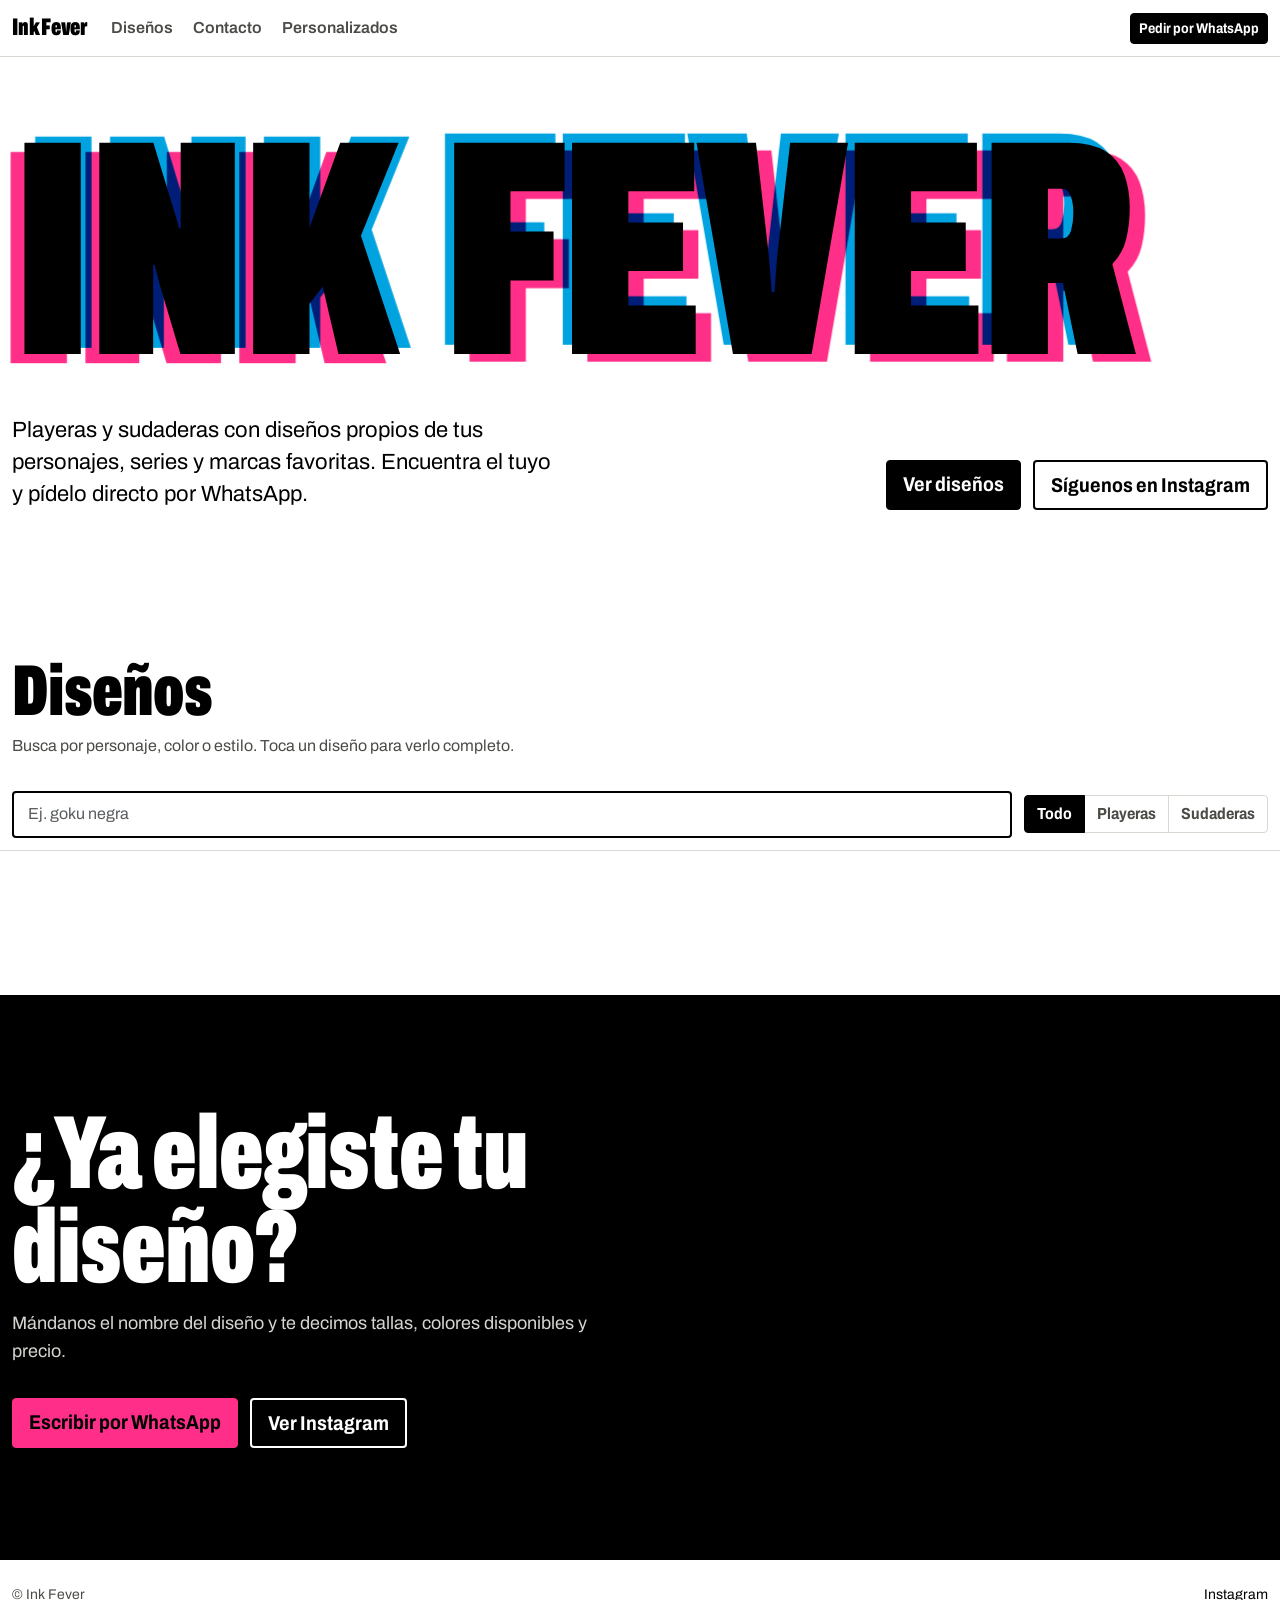
==== commit 8bf6ffcb: "se cambio de seccion a html" ====
--- a/frontend/index.html
+++ b/frontend/index.html
@@ -19,8 +19,7 @@
         integrity="sha384-QWTKZyjpPEjISv5WaRU9OFeRpok6YctnYmDr5pNlyT2bRjXh0JMhjY6hW+ALEwIH" crossorigin="anonymous">
   <link rel="stylesheet" href="css/base.css">
   <link rel="stylesheet" href="css/landing.css">
-  <link rel="stylesheet" href="css/personalizados.css">
-  <script type="module" src="js/personalizados.js"></script></head>
+</head>
 <body>
   <a class="visually-hidden-focusable saltar" href="#disenos">Ir a los diseños</a>
 
@@ -30,7 +29,7 @@
       <nav class="barra-nav" aria-label="Principal">
         <a href="#disenos">Diseños</a>
         <a href="#contacto">Contacto</a>
-        <a href="#personalizados">Personalizados</a>
+        <a href="personalizados.html">Personalizados</a>
       </nav>
       <a class="btn btn-tinta btn-sm js-whatsapp" href="#" target="_blank" rel="noopener">Pedir por WhatsApp</a>
     </div>
@@ -139,146 +138,11 @@
       </div>
     </div>
   </div>
-
-  <!-- ================= Personalizados =================
-         Sección con scroll: la escena se queda fija y la playera recorre los 6 pasos. -->
-    <section class="perso" id="personalizados" aria-labelledby="titulo-perso">
-      <div class="perso-escena" data-paso="1" data-lado="derecha">
-
-        <header class="perso-encabezado">
-          <h2 id="titulo-perso">Personalizados</h2>
-          <p>¿Tienes una idea? Así la convertimos en tu playera.</p>
-        </header>
-
-        <!-- Lo visual: decorativo, el contenido real está en la lista de pasos -->
-        <div class="perso-objeto" aria-hidden="true">
-          <div class="perso-giro">
-            <div class="perso-encoger">
-              <svg class="perso-playera" viewBox="0 0 400 440">
-                <defs>
-                  <symbol id="perso-arte" viewBox="0 0 400 440">
-                    <circle cx="200" cy="205" r="44" fill="none" stroke="currentColor" stroke-width="11"/>
-                    <path d="M200 147v116M142 205h116" stroke="currentColor" stroke-width="8"/>
-                    <text x="200" y="312" text-anchor="middle" fill="currentColor" class="perso-arte-texto">TU DISEÑO</text>
-                  </symbol>
-                </defs>
-
-                <!-- Prenda -->
-                <path class="perso-cuerpo"
-                      d="M130 40 L95 55 L20 120 L60 175 L100 150 L100 410 L300 410 L300 150 L340 175 L380 120 L305 55 L270 40 Q200 95 130 40 Z"/>
-                <path class="perso-cuello" d="M130 40 Q200 95 270 40 Q200 72 130 40 Z"/>
-                <path class="perso-costura" d="M100 392 H300 M60 175 L100 150 M340 175 L300 150"/>
-
-                <!-- Paso 1: boceto -->
-                <g class="perso-boceto">
-                  <path class="perso-boceto-contorno"
-                        d="M130 40 L95 55 L20 120 L60 175 L100 150 L100 410 L300 410 L300 150 L340 175 L380 120 L305 55 L270 40 Q200 95 130 40 Z"/>
-                  <path class="perso-boceto-trazo" pathLength="1"
-                        d="M150 250 C160 190 240 180 250 230 S205 300 185 268 S205 205 262 222 S270 300 230 312"/>
-                </g>
-
-                <!-- Paso 3: el diseño impreso en tres tintas -->
-                <g class="perso-diseno">
-                  <use class="perso-tinta perso-tinta-m" href="#perso-arte"/>
-                  <use class="perso-tinta perso-tinta-c" href="#perso-arte"/>
-                  <use class="perso-tinta perso-tinta-b" href="#perso-arte"/>
-                </g>
-              </svg>
-            </div>
-          </div>
-
-          <!-- Paso 2: muestras de color (las controla el scroll) -->
-          <div class="perso-chips">
-            <span class="perso-chip" data-color="#f4f4f0" style="--chip:#f4f4f0"></span>
-            <span class="perso-chip" data-color="#d9cfbb" style="--chip:#d9cfbb"></span>
-            <span class="perso-chip" data-color="#1f3a5f" style="--chip:#1f3a5f"></span>
-            <span class="perso-chip" data-color="#111111" style="--chip:#111111"></span>
-          </div>
-
-          <!-- Paso 4: etiqueta de cotización -->
-          <div class="perso-cotizacion">
-            <span class="perso-hilo"></span>
-            <p class="perso-cotizacion-titulo">Tu cotización</p>
-            <ul>
-              <li>Diseño personalizado <b>✓</b></li>
-              <li>Color y tallas <b>✓</b></li>
-              <li>Impresión <b>✓</b></li>
-            </ul>
-            <p class="perso-cotizacion-total">Precio por WhatsApp</p>
-          </div>
-
-          <!-- Paso 5: caja de entrega -->
-          <div class="perso-caja">
-            <svg viewBox="0 0 300 190">
-              <polygon class="perso-solapa perso-solapa-izq" points="20,40 150,40 150,0 40,0"/>
-              <polygon class="perso-solapa perso-solapa-der" points="150,40 280,40 260,0 150,0"/>
-              <rect class="perso-caja-frente" x="20" y="40" width="260" height="145" rx="4"/>
-              <text class="perso-caja-texto" x="150" y="125" text-anchor="middle">INK FEVER</text>
-            </svg>
-          </div>
-
-          <!-- Paso 6: marcas de registro alrededor -->
-          <div class="perso-destellos">
-            <svg viewBox="0 0 24 24" style="--dx:-0.62;--dy:-0.42;--r:-20deg"><circle cx="12" cy="12" r="6.5"/><path d="M12 1v22M1 12h22"/></svg>
-            <svg viewBox="0 0 24 24" style="--dx:0.64;--dy:-0.30;--r:25deg"><circle cx="12" cy="12" r="6.5"/><path d="M12 1v22M1 12h22"/></svg>
-            <svg viewBox="0 0 24 24" style="--dx:-0.70;--dy:0.12;--r:10deg"><circle cx="12" cy="12" r="6.5"/><path d="M12 1v22M1 12h22"/></svg>
-            <svg viewBox="0 0 24 24" style="--dx:0.70;--dy:0.22;--r:-15deg"><circle cx="12" cy="12" r="6.5"/><path d="M12 1v22M1 12h22"/></svg>
-            <svg viewBox="0 0 24 24" style="--dx:-0.18;--dy:-0.62;--r:35deg"><circle cx="12" cy="12" r="6.5"/><path d="M12 1v22M1 12h22"/></svg>
-            <svg viewBox="0 0 24 24" style="--dx:0.30;--dy:0.58;--r:-30deg"><circle cx="12" cy="12" r="6.5"/><path d="M12 1v22M1 12h22"/></svg>
-          </div>
-        </div>
-
-        <!-- Los pasos (texto) -->
-        <ol class="perso-pasos">
-          <li class="perso-paso">
-            <p class="perso-paso-numero">Paso 1 de 6</p>
-            <h3>Haz tus diseños con nosotros</h3>
-            <p>Tráenos tu idea como la tengas: un dibujo, una foto o solo lo que imaginas.</p>
-          </li>
-          <li class="perso-paso">
-            <p class="perso-paso-numero">Paso 2 de 6</p>
-            <h3>Elige lo que más te guste</h3>
-            <p>Playera o sudadera, color y tallas. Tú decides la base de tu prenda.</p>
-          </li>
-          <li class="perso-paso">
-            <p class="perso-paso-numero">Paso 3 de 6</p>
-            <h3>Nosotros lo diseñamos</h3>
-            <p>Convertimos tu idea en un diseño listo para imprimir y te lo mostramos antes de producirlo.</p>
-          </li>
-          <li class="perso-paso">
-            <p class="perso-paso-numero">Paso 4 de 6</p>
-            <h3>Nosotros te cotizamos</h3>
-            <p>Te mandamos el precio por WhatsApp según piezas, tintas y tallas. Sin sorpresas.</p>
-          </li>
-          <li class="perso-paso">
-            <p class="perso-paso-numero">Paso 5 de 6</p>
-            <h3>Nosotros te entregamos</h3>
-            <p>Imprimimos tu pedido y te avisamos en cuanto está listo para entregártelo.</p>
-          </li>
-          <li class="perso-paso">
-            <p class="perso-paso-numero">Paso 6 de 6</p>
-            <h3>La mejor atención en Ink Fever</h3>
-            <p>Te acompañamos en cada paso, antes y después de tu pedido.</p>
-            <a class="btn btn-tinta btn-lg js-whatsapp-perso" href="#" target="_blank" rel="noopener">Cotizar mi diseño</a>
-          </li>
-        </ol>
-
-        <!-- Progreso: también sirve para saltar a un paso -->
-        <nav class="perso-progreso" aria-label="Pasos de personalización">
-          <button type="button" aria-label="Ir al paso 1"></button>
-          <button type="button" aria-label="Ir al paso 2"></button>
-          <button type="button" aria-label="Ir al paso 3"></button>
-          <button type="button" aria-label="Ir al paso 4"></button>
-          <button type="button" aria-label="Ir al paso 5"></button>
-          <button type="button" aria-label="Ir al paso 6"></button>
-        </nav>
-      </div>
-    </section>
-
     
   <script src="https://cdn.jsdelivr.net/npm/bootstrap@5.3.3/dist/js/bootstrap.bundle.min.js"
           integrity="sha384-YvpcrYf0tY3lHB60NNkmXc5s9fDVZLESaAA55NDzOxhy9GkcIdslK1eN7N6jIeHz" crossorigin="anonymous"></script>
   <script type="module" src="js/landing.js"></script>
   
+  
 </body>
 </html>
